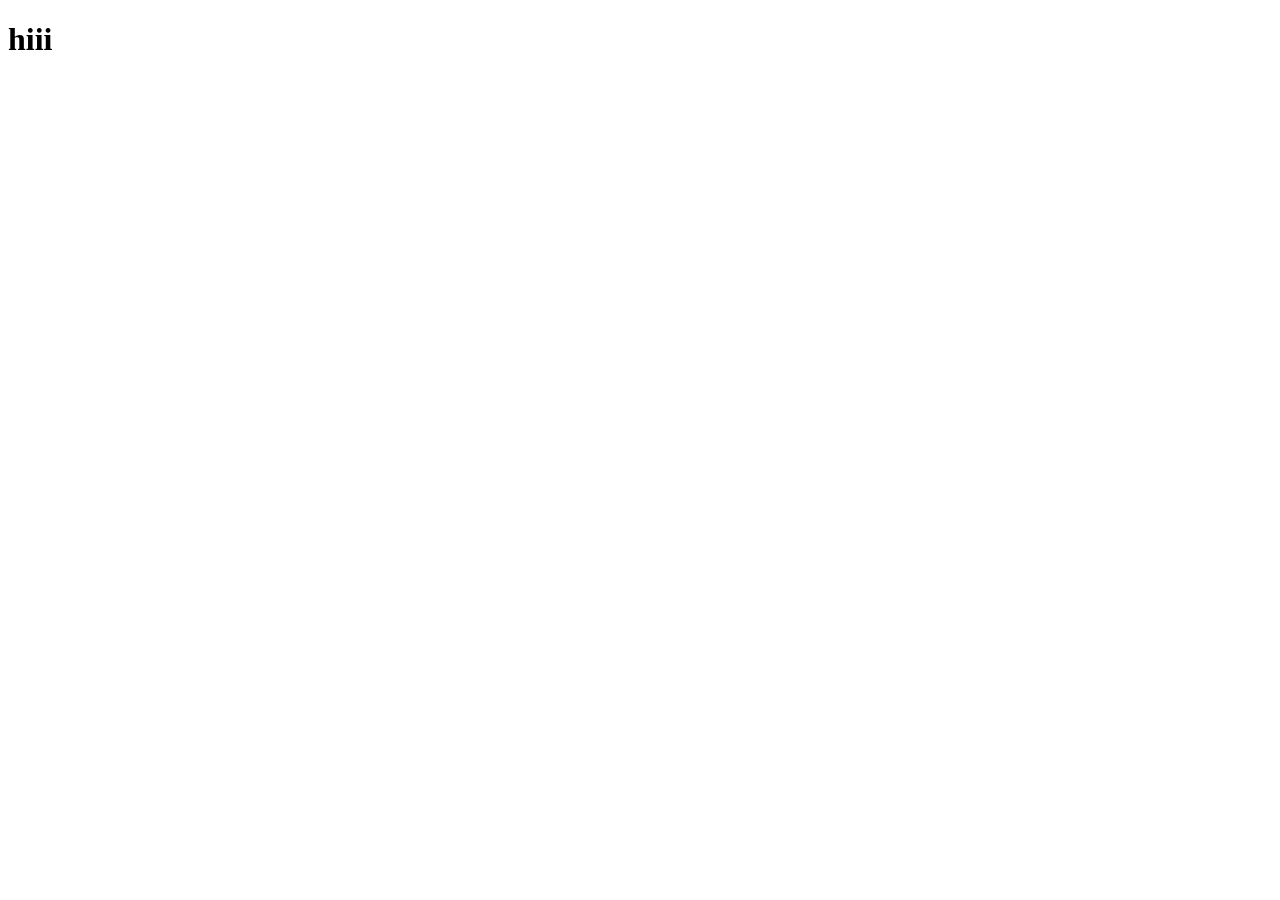
==== index.html @ 41fae0a4 "新增環境" ====
<!DOCTYPE html>
<html lang="en">
<head>
    <meta charset="UTF-8">
    <meta name="viewport" content="width=device-width, initial-scale=1.0">
    <title>Document</title>
</head>
<body>
    <h1>hiii</h1>

</body>
</html>
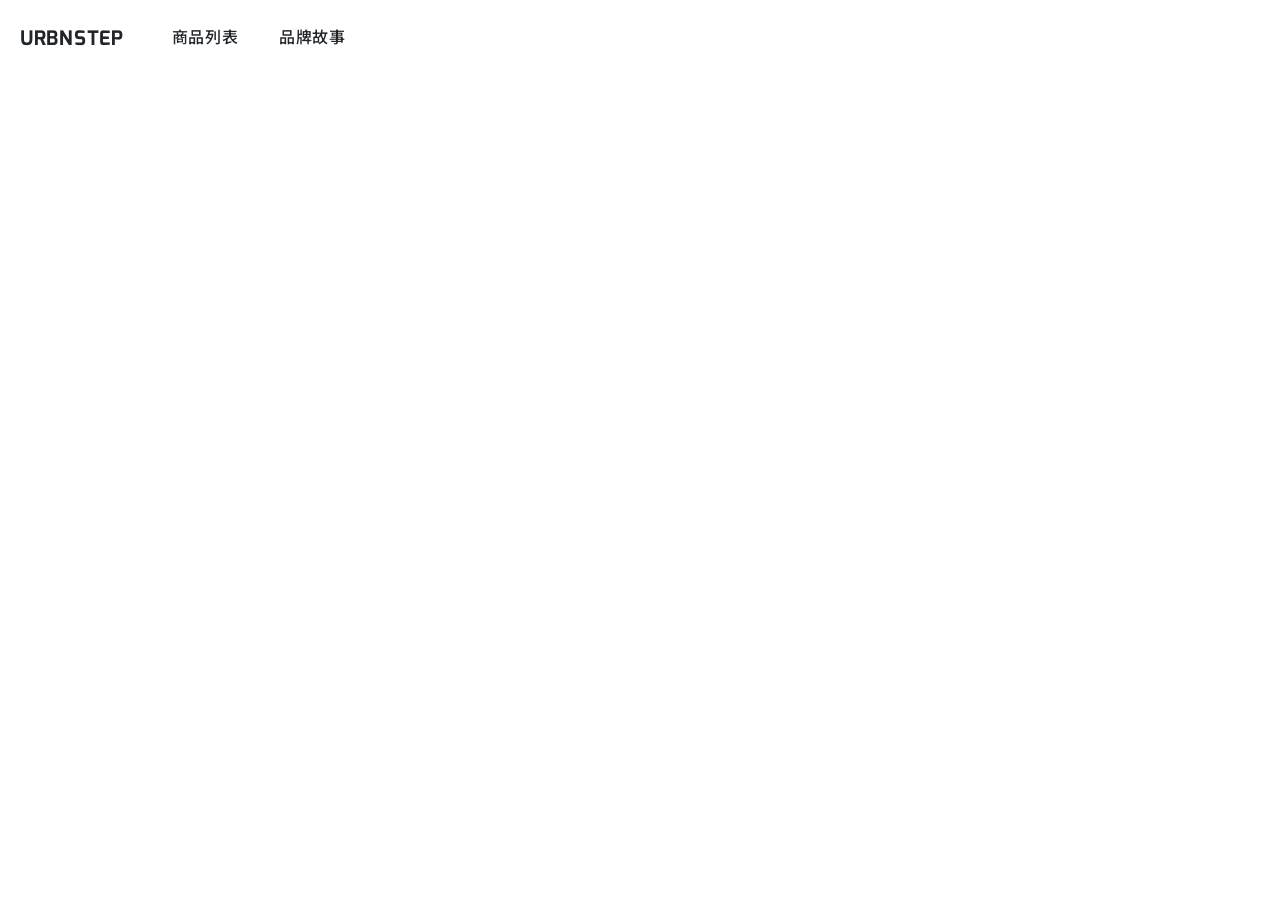
==== commit 63bc1e2a: "header" ====
--- a/index.html
+++ b/index.html
@@ -3,10 +3,21 @@
 <head>
     <meta charset="UTF-8">
     <meta name="viewport" content="width=device-width, initial-scale=1.0">
+    <link rel="stylesheet" href="all.css">
+    <link rel="stylesheet" href="../practicehw1/css reset.txt">
+    
     <title>Document</title>
 </head>
 <body>
-    <h1>hiii</h1>
-
+    <div class="container">
+        <div class="header d-flex pt-16">
+            <main class="d-flex text-md">
+                <a class="mina-bold pl-12 pr-48" href="#">URBNSTEP</a>
+                <a class="pr-40" href="#">商品列表</a>
+                <a href="#">品牌故事</a>
+            </main>
+            <i class="bi bi-person"></i>
+        </div>
+    </div>
 </body>
 </html>
--- a/all.css
+++ b/all.css
@@ -0,0 +1,118 @@
+@import url('https://fonts.googleapis.com/css2?family=Noto+Sans+TC:wght@100..900&display=swap');
+@import url('https://fonts.googleapis.com/css2?family=Mina:wght@400;700&family=Noto+Sans+TC:wght@100..900&display=swap');
+@import url("https://cdn.jsdelivr.net/npm/bootstrap-icons@1.13.1/font/bootstrap-icons.min.css");
+/*標籤基本樣式*/
+*,*::before,*::after{
+    box-sizing: border-box;
+}
+
+.container{
+    width: 1296px;
+    margin: 0 auto;
+}
+
+/*文字顏色*/
+:root{
+    --neutral-900:#212529;
+    --neutral-600:#6c757d;
+    --neutral-300:#dee2e6;
+    --white:#ffffff;
+    --primary-400:#57a203;
+    --primary-300:#c0fa73;
+    --primary-200:#e8fec5;
+}
+
+body{
+     font-family: "Noto Sans TC", sans-serif;
+     letter-spacing: 0.05rem;
+}
+.mina-bold{
+    font-family: "Mina", sans-serif;
+    font-weight: 700;
+    font-size: 20px;
+    line-height: 1.5;
+    letter-spacing: 0.044rem;
+}
+.header{
+    justify-content: space-between;
+}
+.bi{
+    vertical-align: bottom;
+}
+a{
+    text-decoration: none;
+    color: var(--neutral-900);    
+}
+
+.h3{
+    font-size: 28px;
+    font-weight: 700;
+    line-height: 1.2;
+}
+.h4{
+    font-size: 24px;
+    font-weight: 700;
+    line-height: 1.2;
+}
+.h6{
+    font-size: 16px;
+    font-weight: 700;
+    line-height: 1.2;
+}
+.text-md{
+    font-size: 16px;
+    font-weight: 500;
+    line-height: 1.5;
+}
+.text-sm{
+    font-weight: 400;
+    font-size: 14px;
+    line-height: 1.5;
+}
+/*推擠*/
+.pb-32{
+    padding-bottom: 32px;
+}
+.pb-48{
+    padding-bottom: 48px;
+}
+.mb-24{
+    margin-bottom: 24px;
+}
+.mb-12{
+    margin-bottom: 12px;
+}
+.pr-48{
+    padding-right: 48px;
+}
+.pr-40{
+    padding-right: 40px;
+}
+.pr-24{
+    padding-right: 24px;
+}
+.pr-12{
+    padding-right: 12px;
+}
+.pl-12{
+    padding-left: 12px;
+}
+.pt-16{
+    padding-top: 16px;
+}
+.p-12{
+    padding: 12px 0;
+}
+.mr-24{
+    margin-right: 24px;
+}
+
+/*df*/
+.d-flex{
+    display: flex;
+}
+/*下方框框背景顏色*/
+.bg-primary-200{var(--primary-200);}
+/*footer背景顏色*/
+.bg-neutral-300{var(--neutral-300);}
+
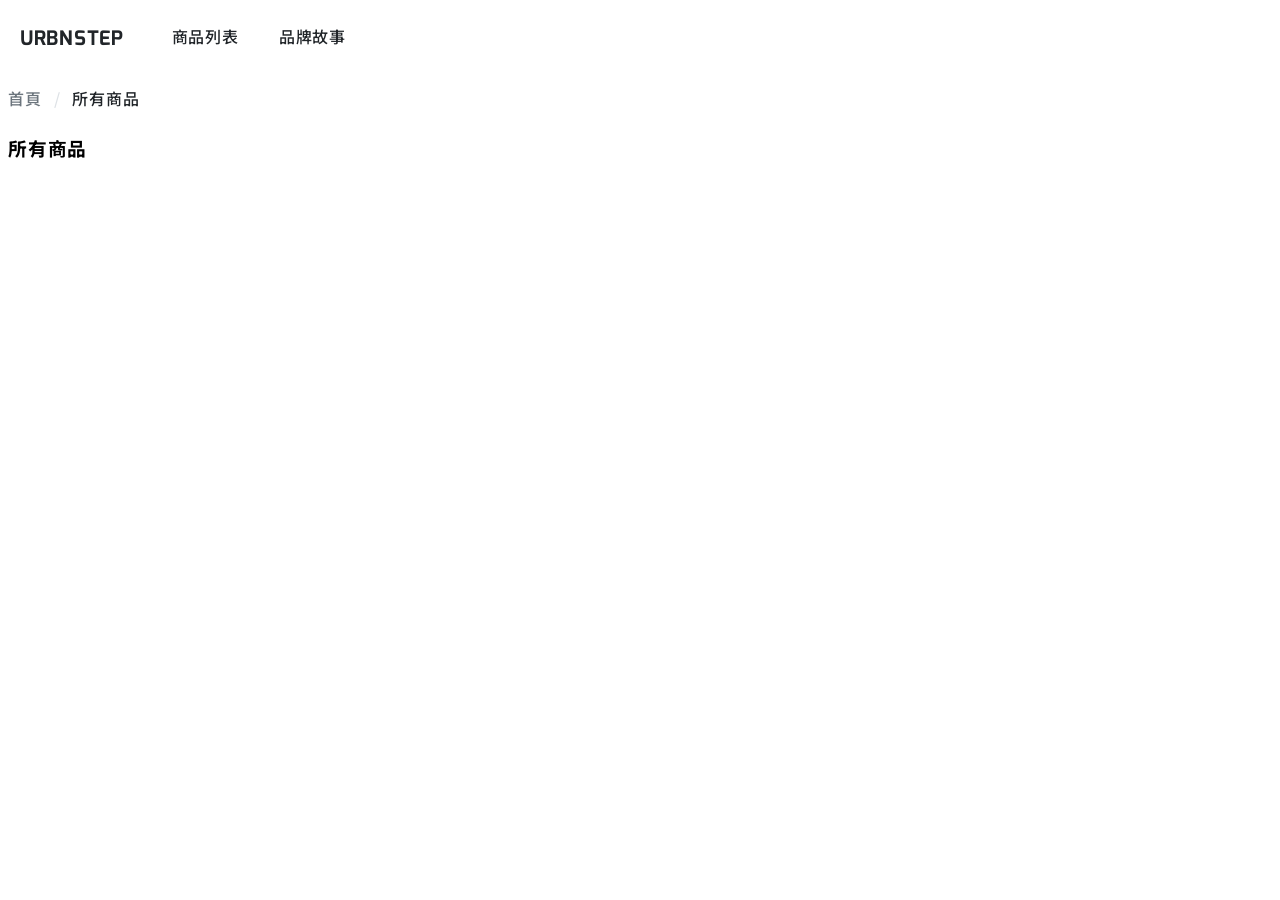
==== commit eccb2915: "title" ====
--- a/index.html
+++ b/index.html
@@ -10,7 +10,7 @@
 </head>
 <body>
     <div class="container">
-        <div class="header d-flex pt-16">
+        <div class="header d-flex pt-16 mb-32">
             <main class="d-flex text-md">
                 <a class="mina-bold pl-12 pr-48" href="#">URBNSTEP</a>
                 <a class="pr-40" href="#">商品列表</a>
@@ -18,6 +18,14 @@
             </main>
             <i class="bi bi-person"></i>
         </div>
+        <div class="title text-md d-flex mb-24">
+            <a class="neutral-600" href="#">首頁</a></span>
+            <a class="pl-12 pr-12 neutral-300" href="#">/</a>
+            <a href="#">所有商品</a>
+        </div>
+        <div class="all">
+            <h3>所有商品</h3>
+        </div>
     </div>
 </body>
 </html>
--- a/all.css
+++ b/all.css
@@ -43,6 +43,13 @@
     text-decoration: none;
     color: var(--neutral-900);    
 }
+.neutral-600{
+    color: var(--neutral-600);
+
+}
+.neutral-300{
+    color: var(--neutral-300);
+}
 
 .h3{
     font-size: 28px;
@@ -75,6 +82,9 @@
 }
 .pb-48{
     padding-bottom: 48px;
+}
+.mb-32{
+    margin-bottom: 32px;
 }
 .mb-24{
     margin-bottom: 24px;
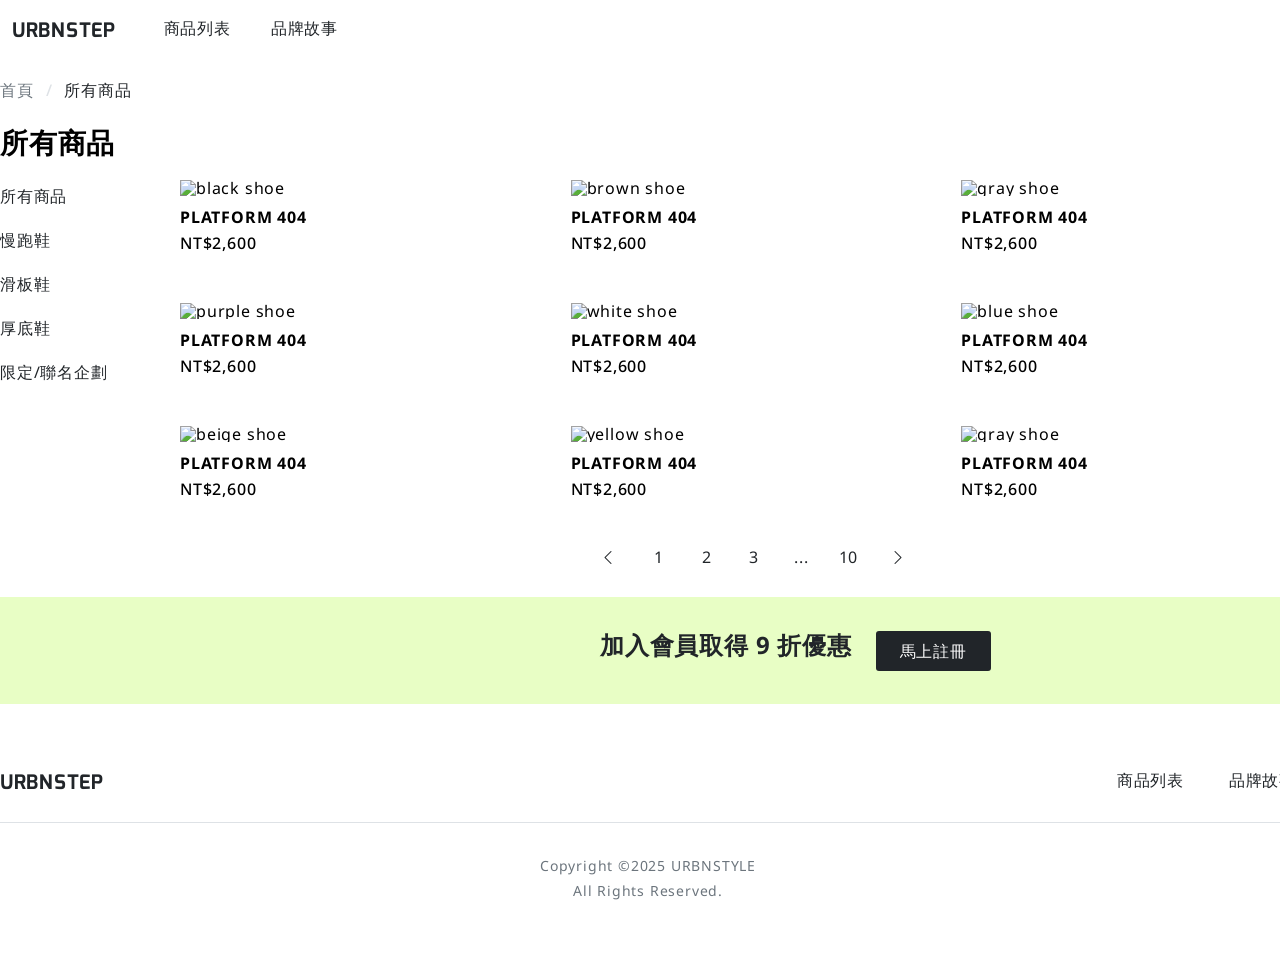
==== commit 694dd2f8: "content" ====
--- a/index.html
+++ b/index.html
@@ -4,8 +4,6 @@
     <meta charset="UTF-8">
     <meta name="viewport" content="width=device-width, initial-scale=1.0">
     <link rel="stylesheet" href="all.css">
-    <link rel="stylesheet" href="../practicehw1/css reset.txt">
-    
     <title>Document</title>
 </head>
 <body>
@@ -24,8 +22,114 @@
             <a href="#">所有商品</a>
         </div>
         <div class="all">
-            <h3>所有商品</h3>
+            <h3 class="mb-28">所有商品</h3>
         </div>
+        <div class="product d-flex ">
+            <div class="product-list mr-24 ">
+                <a class="pb-8 mb-20" href="#">所有商品</a>
+                <a class="pb-8 mb-20" href="#">慢跑鞋</a>
+                <a class="pb-8 mb-20" href="#">滑板鞋</a>
+                <a class="pb-8 mb-20" href="#">厚底鞋</a>
+                <a href="#">限定/聯名企劃</a>
+            </div>
+            <div class="card-list ">
+            <ul class="card d-flex fw ml--40">
+                <li class="card-item mr-24  mb-48">
+                    <img class="card-img mb-12" src="https://github.com/hexschool/2022-web-layout-training/blob/main/2025-week2/product.png?raw=true" alt="black shoe">
+                    <div class="card-body">
+                        <h6 class="card-text mb-4">PLATFORM 404</h6>
+                        <p class="text-md">NT$2,600</p>
+                    </div>
+                </li>
+                <li class="card-item mr-24  mb-48">
+                    <img class="card-img mb-12" src="https://github.com/hexschool/2022-web-layout-training/blob/main/2025-week2/product-1.png?raw=true" alt="brown shoe">
+                    <div class="card-body">
+                        <h6 class="card-text mb-4">PLATFORM 404</h6>
+                        <p class="text-md">NT$2,600</p>
+                    </div>
+                </li>
+                <li class="card-item  mb-48">
+                    <img class="card-img mb-12" src="https://github.com/hexschool/2022-web-layout-training/blob/main/2025-week2/product-2.png?raw=true" alt="gray shoe">
+                    <div class="card-body">
+                        <h6 class="card-text mb-4">PLATFORM 404</h6>
+                        <p class="text-md">NT$2,600</p>
+                    </div>
+                </li>
+                <li class="card-item  mb-48">
+                    <img class="card-img mb-12"src="https://github.com/hexschool/2022-web-layout-training/blob/main/2025-week2/product-3.png?raw=true" alt="purple shoe">
+                    <div class="card-body">
+                        <h6 class="card-text mb-4">PLATFORM 404</h6>
+                        <p class="text-md">NT$2,600</p>
+                    </div>
+                </li>
+                <li class="card-item  mb-48">
+                    <img class="card-img mb-12"src="https://github.com/hexschool/2022-web-layout-training/blob/main/2025-week2/product-4.png?raw=true" alt="white shoe">
+                    <div class="card-body">
+                        <h6 class="card-text mb-4">PLATFORM 404</h6>
+                        <p class="text-md">NT$2,600</p>
+                    </div>
+                </li>
+                <li class="card-item mb-48">
+                    <img class="card-img mb-12"src="https://github.com/hexschool/2022-web-layout-training/blob/main/2025-week2/product-5.png?raw=true" alt="blue shoe">
+                    <div class="card-body">
+                        <h6 class="card-text mb-4">PLATFORM 404</h6>
+                        <p class="text-md">NT$2,600</p>
+                    </div>
+                </li>
+                <li class="card-item mb-48">
+                    <img class="card-img mb-12" src="https://github.com/hexschool/2022-web-layout-training/blob/main/2025-week2/product-6.png?raw=true" alt="beige shoe">
+                    <div class="card-body">
+                        <h6 class="card-text mb-4">PLATFORM 404</h6>
+                        <p class="text-md">NT$2,600</p>
+                    </div>
+                </li>
+                <li class="card-item  mb-48">
+                    <img class="card-img mb-12"src="https://github.com/hexschool/2022-web-layout-training/blob/main/2025-week2/product-7.png?raw=true" alt="yellow shoe">
+                    <div class="card-body">
+                        <h6 class="card-text mb-4">PLATFORM 404</h6>
+                        <p class="text-md">NT$2,600</p>
+                    </div>
+                </li>
+                <li class="card-item mb-48">
+                    <img class="card-img mb-12"src="https://github.com/hexschool/2022-web-layout-training/blob/main/2025-week2/product-8.png?raw=true" alt="gray shoe">
+                    <div class="card-body">
+                        <h6 class="card-text mb-4">PLATFORM 404</h6>
+                        <p class="text-md">NT$2,600</p>
+                    </div>
+                </li>
+            </ul>
+            <div class="page mb-32">
+            <ul class="d-flex">
+                <li class="mr-12"><a class="p-10 " href="#"><i class="bi bi-chevron-left"></i></a></li>
+                <li class="mr-8"><a class="p-8-15" href="#">1</a></li>
+                <li class="mr-8"><a class="p-8-15" href="#">2</a></li>
+                <li class="mr-8"><a class="p-8-15" href="#">3</a></li>
+                <li class="mr-8"><a class="p-8-12" href="#">...</a></li>
+                <li class="mr-12"><a class="p-8-10" href="#">10</a></li>
+                <li><a class="p-10"  href="#"><i class="bi bi-chevron-right"></i></a></li>
+            </ul>
+            </div>
+        </div>      
+        </div> 
     </div>
+    <div class="discount d-flex mb-64">
+        <h4 class="neutral-900 mr-24">加入會員取得 9 折優惠</h4>
+        <a href="#">馬上註冊</a>
+    </div>
+    <div class="footer d-flex mb-32 mb-24">
+        <main class="d-flex text-md">
+            <a class="mina-bold  pr-48" href="#">URBNSTEP</a>
+        </main>
+        <aside class="text-md">
+            <a class="pr-40" href="#">商品列表</a>
+            <a href="#">品牌故事</a>
+        </aside>
+    </div>
+    <div class="copyright mb-64">
+            <p class="text-sm mb-4 pt-32">Copyright ©2025 URBNSTYLE</p>
+            <p class="text-sm">All Rights Reserved.</p>
+    </div>
+    
 </body>
-</html>+</html>
+
--- a/all.css
+++ b/all.css
@@ -1,6 +1,53 @@
 @import url('https://fonts.googleapis.com/css2?family=Noto+Sans+TC:wght@100..900&display=swap');
-@import url('https://fonts.googleapis.com/css2?family=Mina:wght@400;700&family=Noto+Sans+TC:wght@100..900&display=swap');
+@import url('https://fonts.googleapis.com/css2?family=Mina:wght@400;700&family=Noto+Sans+TC:wght@100..900&family=Noto+Sans:ital,wght@0,100..900;1,100..900&display=swap');
 @import url("https://cdn.jsdelivr.net/npm/bootstrap-icons@1.13.1/font/bootstrap-icons.min.css");
+
+html, body, div, span, applet, object, iframe,
+h1, h2, h3, h4, h5, h6, p, blockquote, pre,
+a, abbr, acronym, address, big, cite, code,
+del, dfn, em, img, ins, kbd, q, s, samp,
+small, strike, strong, sub, sup, tt, var,
+b, u, i, center,
+dl, dt, dd, ol, ul, li,
+fieldset, form, label, legend,
+table, caption, tbody, tfoot, thead, tr, th, td,
+article, aside, canvas, details, embed, 
+figure, figcaption, footer, header, hgroup, 
+menu, nav, output, ruby, section, summary,
+time, mark, audio, video {
+	margin: 0;
+	padding: 0;
+	border: 0;
+	font-size: 100%;
+	font: inherit;
+	vertical-align: baseline;
+}
+/* HTML5 display-role reset for older browsers */
+article, aside, details, figcaption, figure, 
+footer, header, hgroup, menu, nav, section {
+	display: block;
+}
+body {
+	line-height: 1;
+}
+ol, ul {
+	list-style: none;
+}
+blockquote, q {
+	quotes: none;
+}
+blockquote:before, blockquote:after,
+q:before, q:after {
+	content: '';
+	content: none;
+}
+table {
+	border-collapse: collapse;
+	border-spacing: 0;
+}
+/*css reset*/
+
+
 /*標籤基本樣式*/
 *,*::before,*::after{
     box-sizing: border-box;
@@ -23,7 +70,7 @@
 }
 
 body{
-     font-family: "Noto Sans TC", sans-serif;
+     font-family: "Noto Sans", sans-serif;
      letter-spacing: 0.05rem;
 }
 .mina-bold{
@@ -43,6 +90,13 @@
     text-decoration: none;
     color: var(--neutral-900);    
 }
+a:hover{
+    color: var(--primary-400);
+
+}
+.neutral-900{
+    color: var(--neutral-900);
+}
 .neutral-600{
     color: var(--neutral-600);
 
@@ -50,18 +104,74 @@
 .neutral-300{
     color: var(--neutral-300);
 }
-
-.h3{
+.product-list{
+    width: 196px;
+}
+.product-list a{
+    display: block;
+}
+.card{
+    justify-content: space-between;
+}
+.card-list{
+    width: 1076px;
+    margin-top: -8px;
+}
+.card-list li{
+    list-style-type: none;
+}
+.card-item{
+    width: 30%;
+}
+img{  
+    max-width: 100%;   
+}
+.page{
+    max-width: 336px;
+    margin-left: 370px;
+}
+.page li{
+    list-style-type: none;
+}
+.page a:hover{
+    background-color:var(--primary-300)
+}
+.discount{
+    background-color: var(--primary-200);
+    padding-top: 33.5px;
+    padding-bottom: 33.5px;
+    padding-left: 600px;
+}
+.discount a{
+    color: #ffffff;
+    background-color: var(--neutral-900);
+    padding: 12px 24px;
+    border-radius: 3px;
+}
+.footer{
+    width: 1296px;
+    margin: 0 auto;
+    justify-content: space-between;
+}
+.copyright{
+    width: 1296px;
+    color: var(--neutral-600);
+    margin: 0 auto;
+    text-align: center;
+    border-top: 1px solid #dee2e6;
+}
+/*字體樣式*/
+h3{
     font-size: 28px;
     font-weight: 700;
     line-height: 1.2;
 }
-.h4{
+h4{
     font-size: 24px;
     font-weight: 700;
     line-height: 1.2;
 }
-.h6{
+h6{
     font-size: 16px;
     font-weight: 700;
     line-height: 1.2;
@@ -83,15 +193,36 @@
 .pb-48{
     padding-bottom: 48px;
 }
+.pb-20{
+    padding-bottom: 20px;
+}
+.pb-8{
+    padding-bottom: 8px;
+}
+.mb-64{
+    margin-bottom: 64px;
+}
 .mb-32{
     margin-bottom: 32px;
 }
+.mb-48{
+    margin-bottom: 48px;
+}
+.mb-28{
+    margin-bottom: 28px;
+}
 .mb-24{
     margin-bottom: 24px;
 }
+.mb-20{
+    margin-bottom: 20px;
+}
 .mb-12{
     margin-bottom: 12px;
 }
+.mb-4{
+    margin-bottom: 4px;
+}
 .pr-48{
     padding-right: 48px;
 }
@@ -107,19 +238,51 @@
 .pl-12{
     padding-left: 12px;
 }
+.pt-32{
+    padding-top: 32px;
+}
 .pt-16{
     padding-top: 16px;
 }
+.p-8-15{
+    padding: 8px 15px;
+}
+.p-8-12{
+    padding: 8px 12px;
+}
+.p-8-10{
+    padding: 8px 10px;
+}
+
+.p-10{
+    padding: 10px;
+}
 .p-12{
     padding: 12px 0;
 }
 .mr-24{
     margin-right: 24px;
+}
+.mr-12{
+    margin-right: 12px;
+}
+.mr-8{
+    margin-right: 8px;
+}
+.ml--40{
+    margin-left: -40px;
+}
+.ml-24{
+    margin-left: 24px;
 }
 
 /*df*/
 .d-flex{
     display: flex;
+}
+/*fw*/
+.fw{
+    flex-wrap: wrap
 }
 /*下方框框背景顏色*/
 .bg-primary-200{var(--primary-200);}
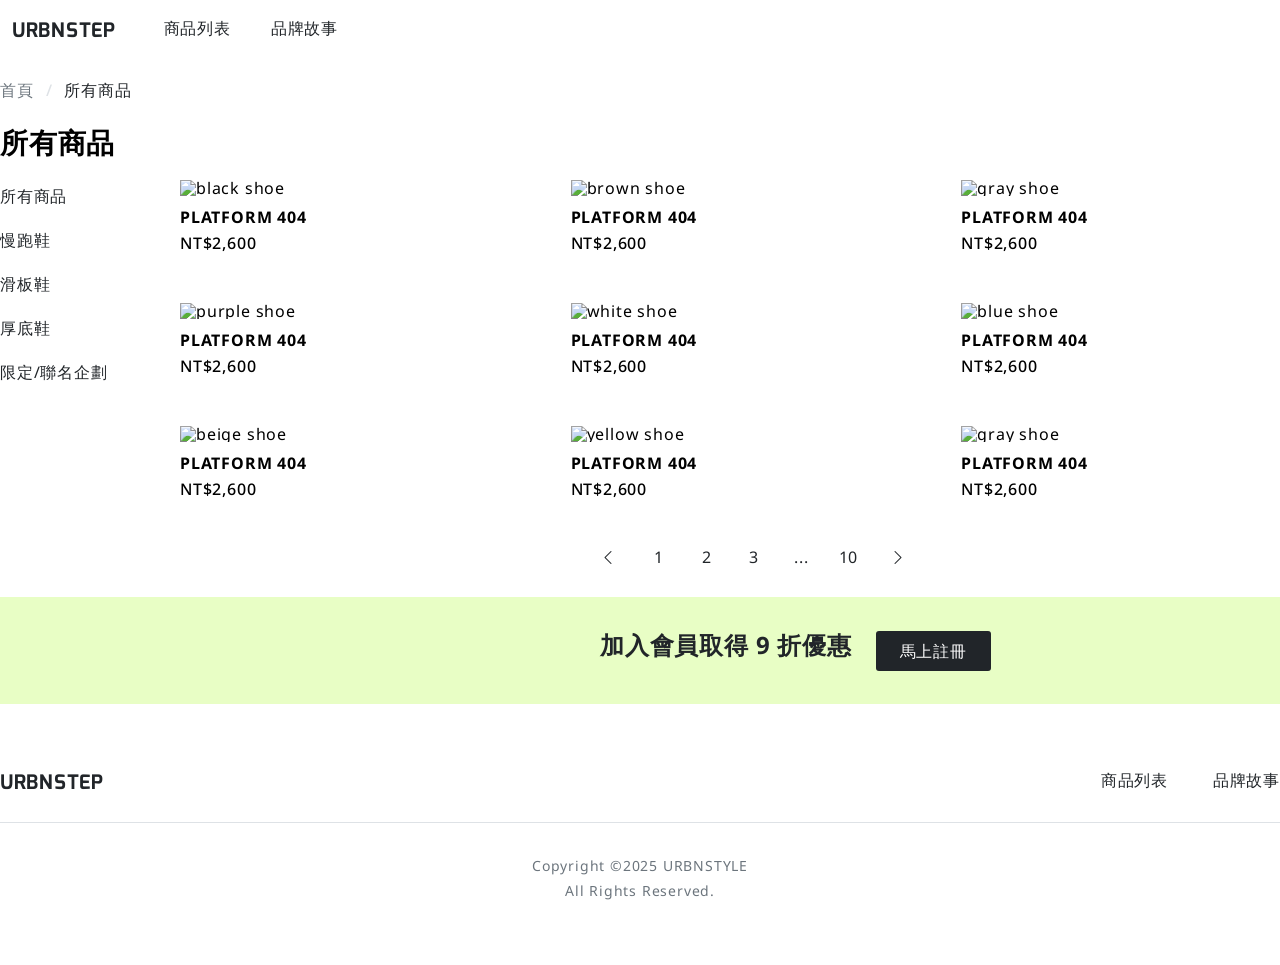
==== commit ab162055: "correct" ====
--- a/index.html
+++ b/index.html
@@ -14,7 +14,7 @@
                 <a class="pr-40" href="#">商品列表</a>
                 <a href="#">品牌故事</a>
             </main>
-            <i class="bi bi-person"></i>
+            <a href="#"><i class="bi bi-person"></i></a>
         </div>
         <div class="title text-md d-flex mb-24">
             <a class="neutral-600" href="#">首頁</a></span>
--- a/all.css
+++ b/all.css
@@ -149,12 +149,12 @@
     border-radius: 3px;
 }
 .footer{
-    width: 1296px;
+    max-width: 1296px;
     margin: 0 auto;
     justify-content: space-between;
 }
 .copyright{
-    width: 1296px;
+    max-width: 1296px;
     color: var(--neutral-600);
     margin: 0 auto;
     text-align: center;
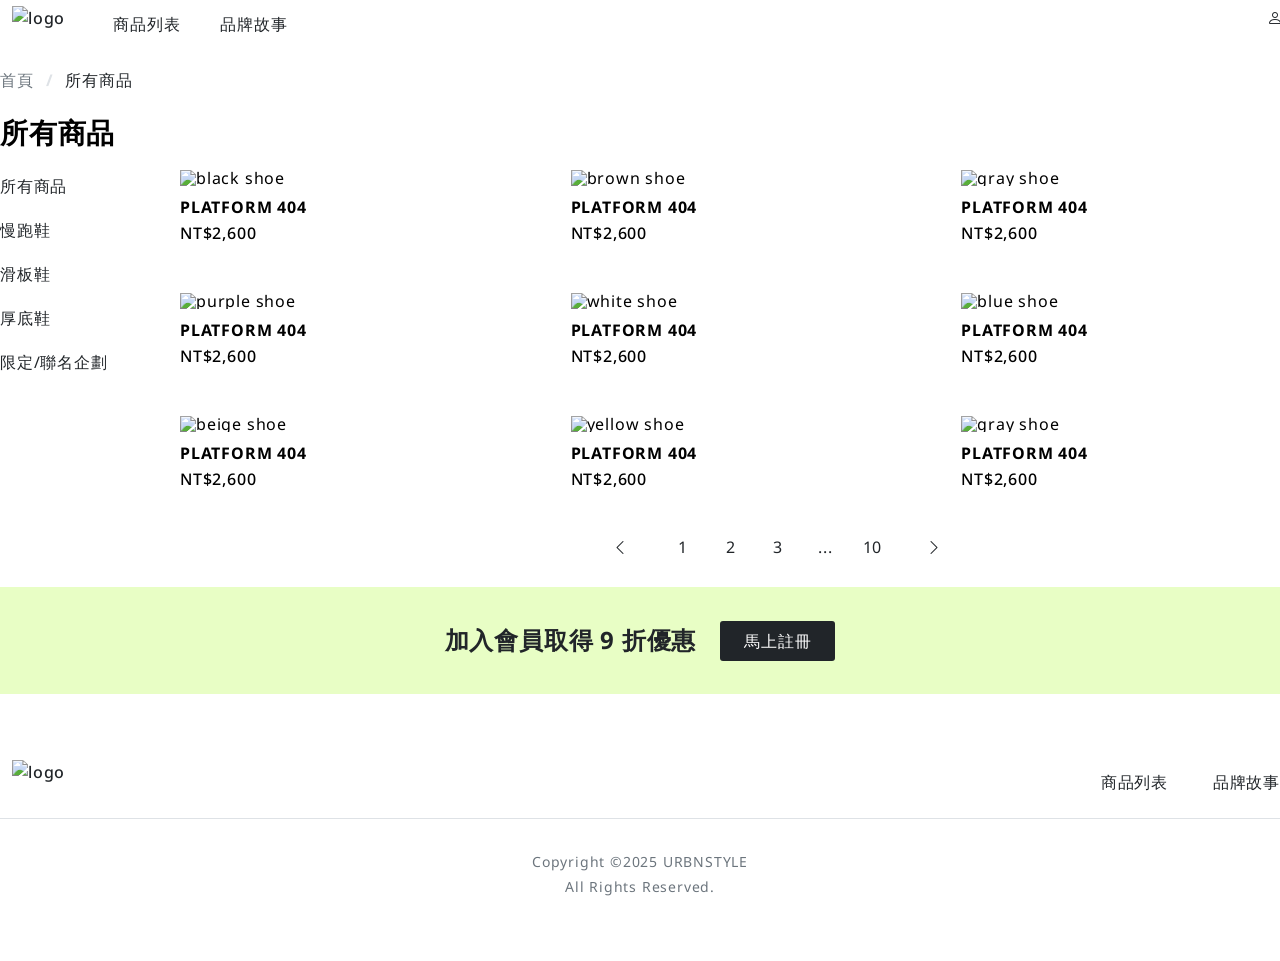
==== commit c3cf6d91: "breadcrumb" ====
--- a/index.html
+++ b/index.html
@@ -8,18 +8,17 @@
 </head>
 <body>
     <div class="container">
-        <div class="header d-flex pt-16 mb-32">
+        <div class="header d-flex mb-32">
             <main class="d-flex text-md">
-                <a class="mina-bold pl-12 pr-48" href="#">URBNSTEP</a>
-                <a class="pr-40" href="#">商品列表</a>
-                <a href="#">品牌故事</a>
+                <a class="pl-12 pr-48 pt-4" href="#"><img src="https://raw.githubusercontent.com/hexschool/2022-web-layout-training/e1ad10bd2260f80c5f65be5bfc5042790a261115/2025-week1/logo.svg" alt="logo"></a>
+                <a class="pr-40 pt-12" href="#">商品列表</a>
+                <a class="pt-12"href="#">品牌故事</a>
             </main>
             <a href="#"><i class="bi bi-person"></i></a>
         </div>
         <div class="title text-md d-flex mb-24">
-            <a class="neutral-600" href="#">首頁</a></span>
-            <a class="pl-12 pr-12 neutral-300" href="#">/</a>
-            <a href="#">所有商品</a>
+            <a class="neutral-600 breadcrumb-item" href="#">首頁</a></span>
+            <a class="breadcrumb-item" href="#">所有商品</a>
         </div>
         <div class="all">
             <h3 class="mb-28">所有商品</h3>
@@ -118,10 +117,10 @@
     </div>
     <div class="footer d-flex mb-32 mb-24">
         <main class="d-flex text-md">
-            <a class="mina-bold  pr-48" href="#">URBNSTEP</a>
+            <a class="pl-12 pr-48" href="#"><img src="https://raw.githubusercontent.com/hexschool/2022-web-layout-training/e1ad10bd2260f80c5f65be5bfc5042790a261115/2025-week1/logo.svg" alt="logo"></a>
         </main>
-        <aside class="text-md">
-            <a class="pr-40" href="#">商品列表</a>
+        <aside class="text-md pt-12">
+            <a class="pr-40 " href="#">商品列表</a>
             <a href="#">品牌故事</a>
         </aside>
     </div>
--- a/all.css
+++ b/all.css
@@ -82,9 +82,11 @@
 }
 .header{
     justify-content: space-between;
+    align-items: center;
 }
 .bi{
     vertical-align: bottom;
+    padding: 12px;
 }
 a{
     text-decoration: none;
@@ -124,6 +126,8 @@
     width: 30%;
 }
 img{  
+    vertical-align: middle;
+    height: auto;
     max-width: 100%;   
 }
 .page{
@@ -138,15 +142,17 @@
 }
 .discount{
     background-color: var(--primary-200);
+    justify-content: center;
+    align-items: center;
     padding-top: 33.5px;
     padding-bottom: 33.5px;
-    padding-left: 600px;
 }
 .discount a{
     color: #ffffff;
     background-color: var(--neutral-900);
     padding: 12px 24px;
     border-radius: 3px;
+    cursor: pointer;
 }
 .footer{
     max-width: 1296px;
@@ -244,6 +250,12 @@
 .pt-16{
     padding-top: 16px;
 }
+.pt-12{
+    padding-top: 12px;
+}
+.pt-4{
+    padding-top: 4px;
+}
 .p-8-15{
     padding: 8px 15px;
 }
@@ -288,4 +300,17 @@
 .bg-primary-200{var(--primary-200);}
 /*footer背景顏色*/
 .bg-neutral-300{var(--neutral-300);}
-
+/* 元件 */
+.breadcrumb-item+.breadcrumb-item::before{
+    content: "/";
+    padding: 0 12px;
+    color: var(--neutral-300);
+    font-weight: 700;
+}
+.breadcrumb-item{
+    display: flex;
+    font-weight: 500;
+}
+.breadcrumb-link{
+    color: var(--neutral-600);
+}
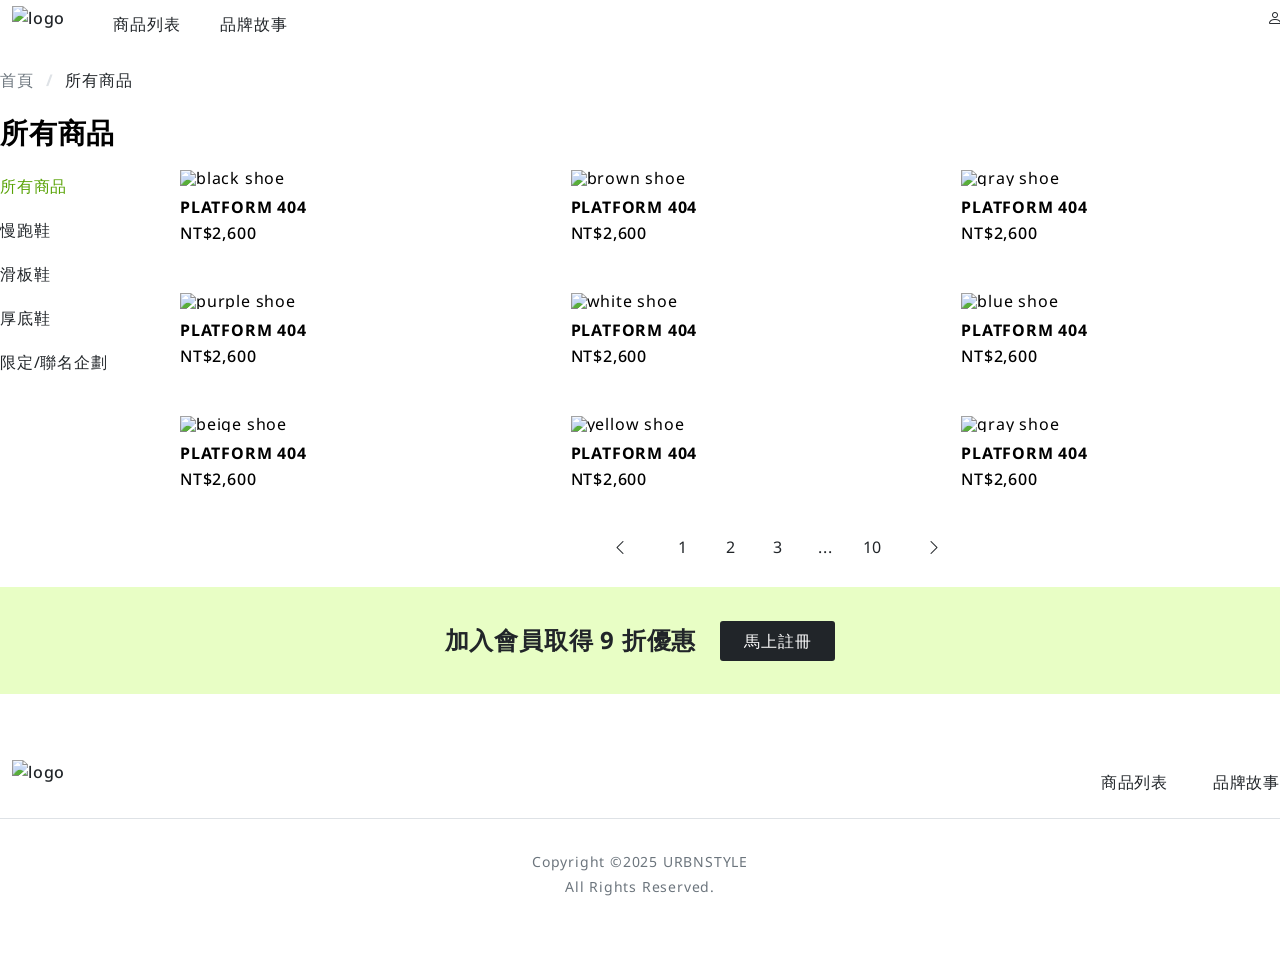
==== commit 903f153a: "color" ====
--- a/index.html
+++ b/index.html
@@ -21,11 +21,11 @@
             <a class="breadcrumb-item" href="#">所有商品</a>
         </div>
         <div class="all">
-            <h3 class="mb-28">所有商品</h3>
+            <h3 class="mb-28 ">所有商品</h3>
         </div>
         <div class="product d-flex ">
             <div class="product-list mr-24 ">
-                <a class="pb-8 mb-20" href="#">所有商品</a>
+                <a class="pb-8 mb-20 primary-400" href="#">所有商品</a>
                 <a class="pb-8 mb-20" href="#">慢跑鞋</a>
                 <a class="pb-8 mb-20" href="#">滑板鞋</a>
                 <a class="pb-8 mb-20" href="#">厚底鞋</a>
--- a/all.css
+++ b/all.css
@@ -73,13 +73,6 @@
      font-family: "Noto Sans", sans-serif;
      letter-spacing: 0.05rem;
 }
-.mina-bold{
-    font-family: "Mina", sans-serif;
-    font-weight: 700;
-    font-size: 20px;
-    line-height: 1.5;
-    letter-spacing: 0.044rem;
-}
 .header{
     justify-content: space-between;
     align-items: center;
@@ -95,6 +88,9 @@
 a:hover{
     color: var(--primary-400);
 
+}
+.primary-400{
+    color: var(--primary-400);
 }
 .neutral-900{
     color: var(--neutral-900);
